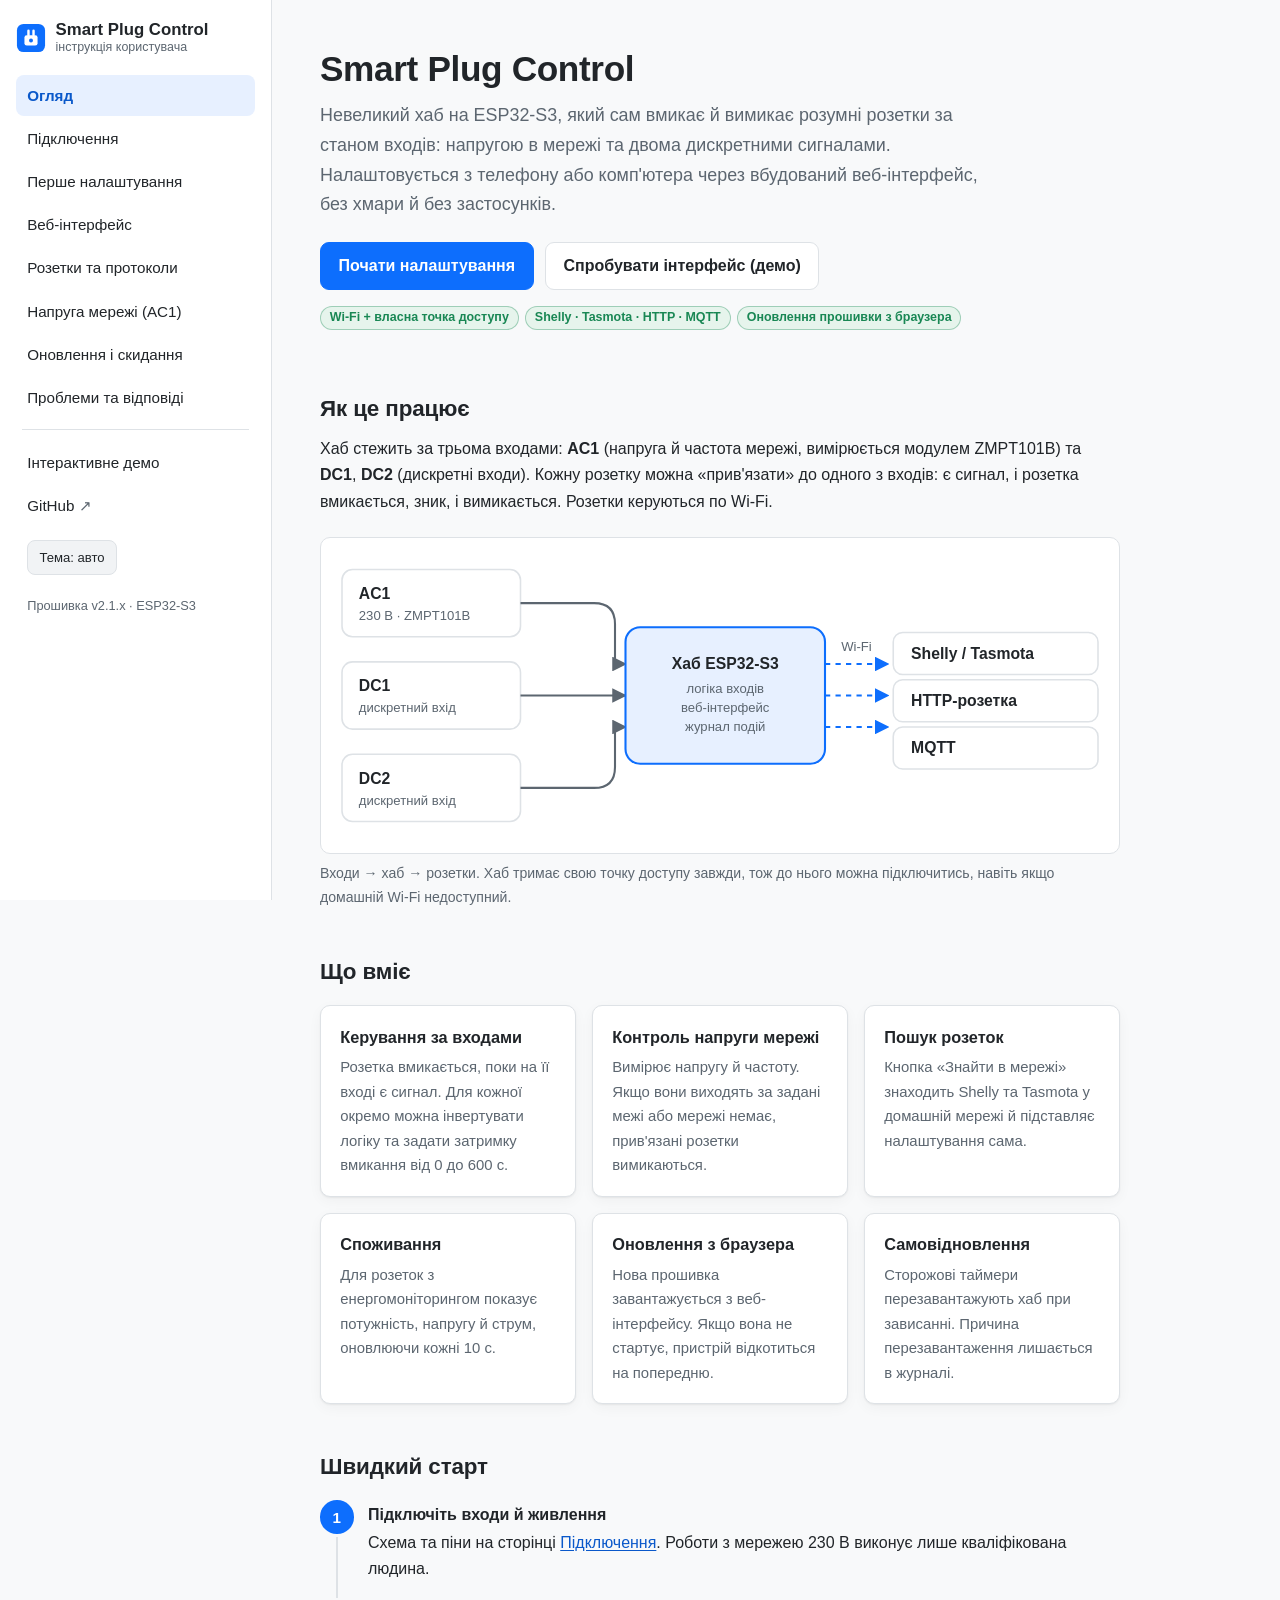
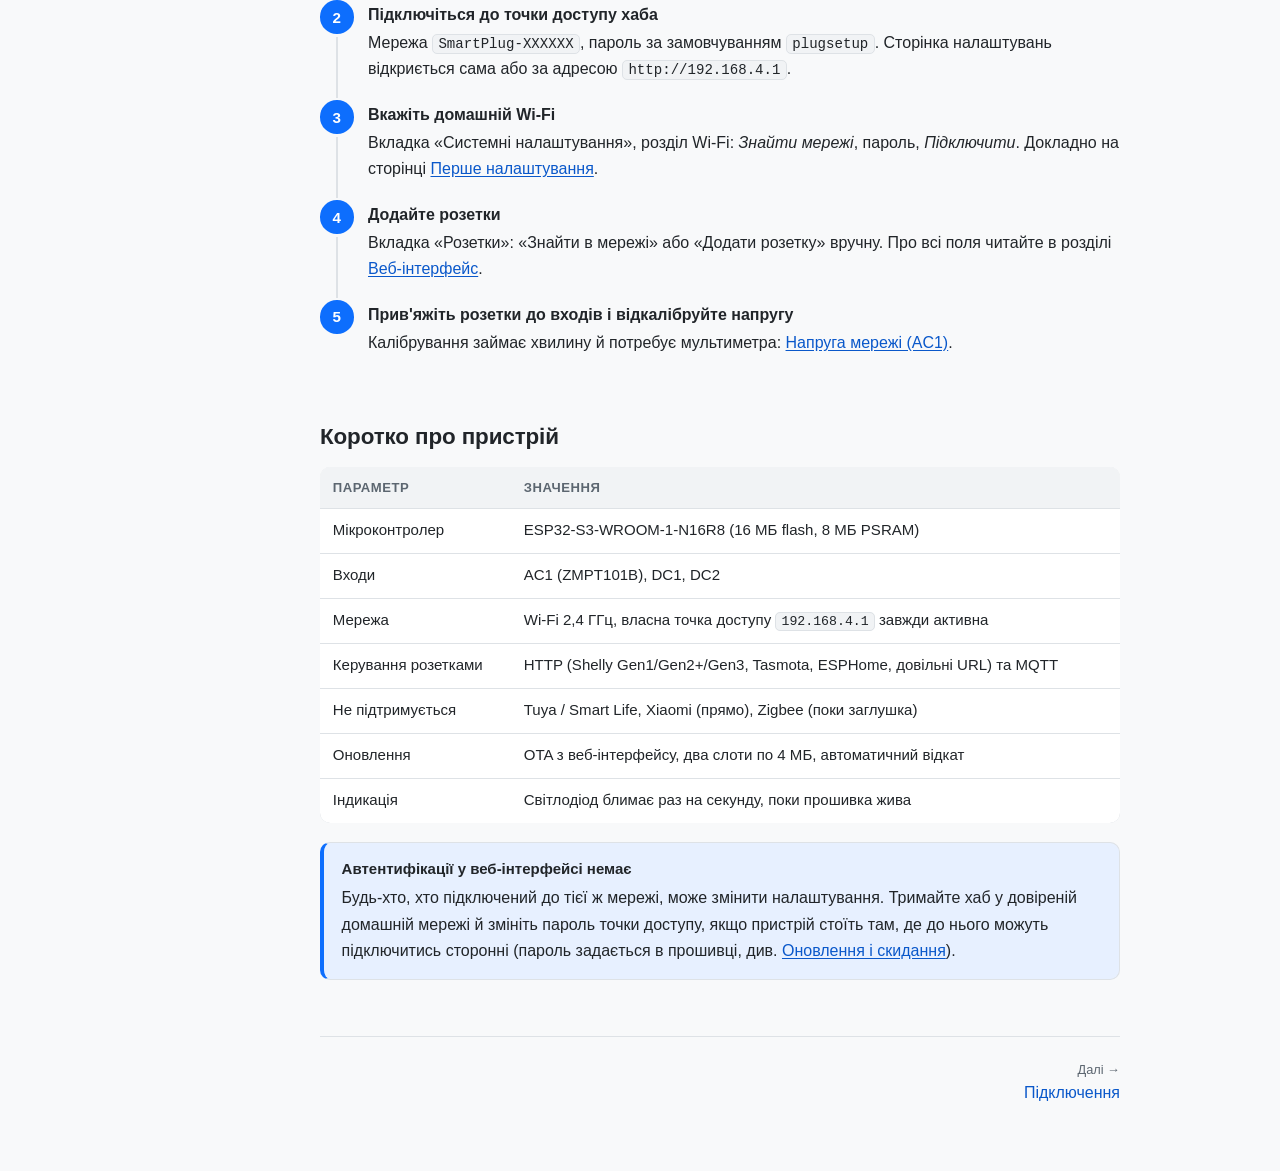
==== docs/index.html @ 5c3d8200 "v2.0.3" ====
<!doctype html>
<html lang="uk">
<head>
<meta charset="utf-8">
<meta name="viewport" content="width=device-width, initial-scale=1">
<title>Smart Plug Control — інструкція</title>
<meta name="description" content="Smart Plug Control: хаб на ESP32-S3, що вмикає й вимикає розумні розетки за напругою мережі та сигналами входів. Підключення, налаштування, оновлення.">
<link rel="icon" type="image/svg+xml" href="assets/favicon.svg">
<link rel="stylesheet" href="assets/site.css">
</head>
<body>
<a class="skip" href="#main">До змісту</a>
<div class="shell">
<aside class="side" id="side"><noscript><a href="index.html">Огляд</a></noscript></aside>
<main id="main">

<section class="hero">
  <h1>Smart Plug Control</h1>
  <p class="lead">Невеликий хаб на ESP32-S3, який сам вмикає й вимикає розумні розетки за станом входів: напругою в мережі та двома дискретними сигналами. Налаштовується з телефону або комп'ютера через вбудований веб-інтерфейс, без хмари й без застосунків.</p>
  <div class="actions">
    <a class="btn primary" href="setup.html">Почати налаштування</a>
    <a class="btn" href="demo/index.html">Спробувати інтерфейс (демо)</a>
  </div>
  <div class="badges">
    <span class="pill on">Wi-Fi + власна точка доступу</span>
    <span class="pill on">Shelly · Tasmota · HTTP · MQTT</span>
    <span class="pill on">Оновлення прошивки з браузера</span>
  </div>
</section>

<h2 id="how">Як це працює</h2>
<p>Хаб стежить за трьома входами: <strong>AC1</strong> (напруга й частота мережі, вимірюється модулем ZMPT101B) та <strong>DC1</strong>, <strong>DC2</strong> (дискретні входи). Кожну розетку можна «прив'язати» до одного з входів: є сигнал, і розетка вмикається, зник, і вимикається. Розетки керуються по Wi-Fi.</p>

<figure>
<svg viewBox="0 0 760 300" role="img" aria-label="Схема: входи AC1, DC1, DC2 підключені до хаба ESP32-S3, який по Wi-Fi керує розетками" xmlns="http://www.w3.org/2000/svg" font-family="-apple-system, Segoe UI, Roboto, sans-serif">
  <style>
    .b { fill: var(--surface); stroke: var(--border); stroke-width: 1.5; }
    .hub { fill: var(--accent-soft); stroke: var(--accent); stroke-width: 2; }
    .t { fill: var(--text); font-size: 15px; font-weight: 600; }
    .s { fill: var(--muted); font-size: 12.5px; }
    .a { stroke: var(--muted); stroke-width: 2; fill: none; marker-end: url(#ah); }
    .w { stroke: var(--accent); stroke-width: 2; fill: none; stroke-dasharray: 5 5; marker-end: url(#ah2); }
  </style>
  <defs>
    <marker id="ah" viewBox="0 0 10 10" refX="9" refY="5" markerWidth="7" markerHeight="7" orient="auto"><path d="M0 0L10 5L0 10z" fill="var(--muted)"/></marker>
    <marker id="ah2" viewBox="0 0 10 10" refX="9" refY="5" markerWidth="7" markerHeight="7" orient="auto"><path d="M0 0L10 5L0 10z" fill="var(--accent)"/></marker>
  </defs>

  <rect class="b" x="20" y="30" width="170" height="64" rx="10"/>
  <text class="t" x="36" y="58">AC1</text>
  <text class="s" x="36" y="78">230 В · ZMPT101B</text>

  <rect class="b" x="20" y="118" width="170" height="64" rx="10"/>
  <text class="t" x="36" y="146">DC1</text>
  <text class="s" x="36" y="166">дискретний вхід</text>

  <rect class="b" x="20" y="206" width="170" height="64" rx="10"/>
  <text class="t" x="36" y="234">DC2</text>
  <text class="s" x="36" y="254">дискретний вхід</text>

  <path class="a" d="M190 62 H260 Q280 62 280 82 V120 H290"/>
  <path class="a" d="M190 150 H290"/>
  <path class="a" d="M190 238 H260 Q280 238 280 218 V180 H290"/>

  <rect class="hub" x="290" y="85" width="190" height="130" rx="14"/>
  <text class="t" x="385" y="125" text-anchor="middle">Хаб ESP32-S3</text>
  <text class="s" x="385" y="148" text-anchor="middle">логіка входів</text>
  <text class="s" x="385" y="166" text-anchor="middle">веб-інтерфейс</text>
  <text class="s" x="385" y="184" text-anchor="middle">журнал подій</text>

  <path class="w" d="M480 120 H540"/>
  <path class="w" d="M480 150 H540"/>
  <path class="w" d="M480 180 H540"/>
  <text class="s" x="510" y="108" text-anchor="middle">Wi-Fi</text>

  <rect class="b" x="545" y="90" width="195" height="40" rx="9"/>
  <text class="t" x="562" y="115">Shelly / Tasmota</text>
  <rect class="b" x="545" y="135" width="195" height="40" rx="9"/>
  <text class="t" x="562" y="160">HTTP-розетка</text>
  <rect class="b" x="545" y="180" width="195" height="40" rx="9"/>
  <text class="t" x="562" y="205">MQTT</text>
</svg>
<figcaption>Входи → хаб → розетки. Хаб тримає свою точку доступу завжди, тож до нього можна підключитись, навіть якщо домашній Wi-Fi недоступний.</figcaption>
</figure>

<h2 id="features">Що вміє</h2>
<div class="grid">
  <div class="card"><h3>Керування за входами</h3><p>Розетка вмикається, поки на її вході є сигнал. Для кожної окремо можна інвертувати логіку та задати затримку вмикання від 0 до 600 с.</p></div>
  <div class="card"><h3>Контроль напруги мережі</h3><p>Вимірює напругу й частоту. Якщо вони виходять за задані межі або мережі немає, прив'язані розетки вимикаються.</p></div>
  <div class="card"><h3>Пошук розеток</h3><p>Кнопка «Знайти в мережі» знаходить Shelly та Tasmota у домашній мережі й підставляє налаштування сама.</p></div>
  <div class="card"><h3>Споживання</h3><p>Для розеток з енергомоніторингом показує потужність, напругу й струм, оновлюючи кожні 10 с.</p></div>
  <div class="card"><h3>Оновлення з браузера</h3><p>Нова прошивка завантажується з веб-інтерфейсу. Якщо вона не стартує, пристрій відкотиться на попередню.</p></div>
  <div class="card"><h3>Самовідновлення</h3><p>Сторожові таймери перезавантажують хаб при зависанні. Причина перезавантаження лишається в журналі.</p></div>
</div>

<h2 id="quick">Швидкий старт</h2>
<ol class="steps">
  <li><strong>Підключіть входи й живлення</strong>
    Схема та піни на сторінці <a href="hardware.html">Підключення</a>. Роботи з мережею 230 В виконує лише кваліфікована людина.</li>
  <li><strong>Підключіться до точки доступу хаба</strong>
    Мережа <code>SmartPlug-XXXXXX</code>, пароль за замовчуванням <code>plugsetup</code>. Сторінка налаштувань відкриється сама або за адресою <code>http://192.168.4.1</code>.</li>
  <li><strong>Вкажіть домашній Wi-Fi</strong>
    Вкладка «Системні налаштування», розділ Wi-Fi: <em>Знайти мережі</em>, пароль, <em>Підключити</em>. Докладно на сторінці <a href="setup.html">Перше налаштування</a>.</li>
  <li><strong>Додайте розетки</strong>
    Вкладка «Розетки»: «Знайти в мережі» або «Додати розетку» вручну. Про всі поля читайте в розділі <a href="interface.html">Веб-інтерфейс</a>.</li>
  <li><strong>Прив'яжіть розетки до входів і відкалібруйте напругу</strong>
    Калібрування займає хвилину й потребує мультиметра: <a href="ac.html">Напруга мережі (AC1)</a>.</li>
</ol>

<h2 id="specs">Коротко про пристрій</h2>
<div class="tscroll"><table>
  <tr><th>Параметр</th><th>Значення</th></tr>
  <tr><td>Мікроконтролер</td><td>ESP32-S3-WROOM-1-N16R8 (16 МБ flash, 8 МБ PSRAM)</td></tr>
  <tr><td>Входи</td><td>AC1 (ZMPT101B), DC1, DC2</td></tr>
  <tr><td>Мережа</td><td>Wi-Fi 2,4 ГГц, власна точка доступу <code>192.168.4.1</code> завжди активна</td></tr>
  <tr><td>Керування розетками</td><td>HTTP (Shelly Gen1/Gen2+/Gen3, Tasmota, ESPHome, довільні URL) та MQTT</td></tr>
  <tr><td>Не підтримується</td><td>Tuya / Smart Life, Xiaomi (прямо), Zigbee (поки заглушка)</td></tr>
  <tr><td>Оновлення</td><td>OTA з веб-інтерфейсу, два слоти по 4 МБ, автоматичний відкат</td></tr>
  <tr><td>Індикація</td><td>Світлодіод блимає раз на секунду, поки прошивка жива</td></tr>
</table></div>

<div class="callout note">
  <span class="t">Автентифікації у веб-інтерфейсі немає</span>
  Будь-хто, хто підключений до тієї ж мережі, може змінити налаштування. Тримайте хаб у довіреній домашній мережі й змініть пароль точки доступу, якщо пристрій стоїть там, де до нього можуть підключитись сторонні (пароль задається в прошивці, див. <a href="maintenance.html">Оновлення і скидання</a>).
</div>

</main>
</div>
<script src="assets/site.js"></script>
</body>
</html>
---- docs/assets/site.css ----
/* Smart Plug Control — документація. Без залежностей, без збірки. */

:root {
  --bg: #f8f9fa;
  --surface: #ffffff;
  --surface-2: #f1f3f5;
  --text: #212529;
  --muted: #5c6670;
  --border: #dee2e6;
  --accent: #0d6efd;
  --accent-ink: #0a58ca;
  --accent-soft: #e7f0ff;
  --good: #198754;
  --good-soft: #e6f4ec;
  --warn: #8a5a00;
  --warn-soft: #fff4d6;
  --warn-edge: #f0b429;
  --bad: #b02a37;
  --bad-soft: #fde8ea;
  --code-bg: #14181d;
  --code-ink: #e6edf3;
  --radius: 10px;
  --shadow: 0 1px 2px rgba(0, 0, 0, .06), 0 4px 14px rgba(0, 0, 0, .04);
  --mono: ui-monospace, "SFMono-Regular", Menlo, Consolas, "Liberation Mono", monospace;
  --sans: -apple-system, BlinkMacSystemFont, "Segoe UI", Roboto, "Helvetica Neue", Arial, sans-serif;
  color-scheme: light;
}

@media (prefers-color-scheme: dark) {
  :root:not([data-theme="light"]) {
    --bg: #0f1317;
    --surface: #171c22;
    --surface-2: #1e252c;
    --text: #e6e9ec;
    --muted: #9aa5b1;
    --border: #2b343d;
    --accent: #5b9dff;
    --accent-ink: #8ab9ff;
    --accent-soft: #15233a;
    --good: #4cc38a;
    --good-soft: #14291f;
    --warn: #f3c969;
    --warn-soft: #2b2310;
    --warn-edge: #b98a1f;
    --bad: #ff8a94;
    --bad-soft: #301518;
    --code-bg: #0a0d10;
    --shadow: 0 1px 2px rgba(0, 0, 0, .4);
    color-scheme: dark;
  }
}
:root[data-theme="dark"] {
  --bg: #0f1317;
  --surface: #171c22;
  --surface-2: #1e252c;
  --text: #e6e9ec;
  --muted: #9aa5b1;
  --border: #2b343d;
  --accent: #5b9dff;
  --accent-ink: #8ab9ff;
  --accent-soft: #15233a;
  --good: #4cc38a;
  --good-soft: #14291f;
  --warn: #f3c969;
  --warn-soft: #2b2310;
  --warn-edge: #b98a1f;
  --bad: #ff8a94;
  --bad-soft: #301518;
  --code-bg: #0a0d10;
  --shadow: 0 1px 2px rgba(0, 0, 0, .4);
  color-scheme: dark;
}

*, *::before, *::after { box-sizing: border-box; }
html { scroll-behavior: smooth; -webkit-text-size-adjust: 100%; }
body {
  margin: 0;
  background: var(--bg);
  color: var(--text);
  font: 16px/1.65 var(--sans);
}
a { color: var(--accent-ink); text-underline-offset: 2px; }
a:hover { text-decoration-thickness: 2px; }
img, svg { max-width: 100%; height: auto; }

/* ---------- layout ---------- */
.shell {
  display: grid;
  grid-template-columns: 17rem minmax(0, 1fr);
  min-height: 100vh;
}
.side {
  position: sticky; top: 0; align-self: start;
  height: 100vh; overflow-y: auto;
  padding: 1.25rem 1rem 2rem;
  border-right: 1px solid var(--border);
  background: var(--surface);
}
.brand {
  display: flex; align-items: center; gap: .6rem;
  text-decoration: none; color: var(--text);
  font-weight: 650; font-size: 1.05rem; line-height: 1.2;
  margin-bottom: 1.25rem;
}
.brand img { width: 30px; height: 30px; flex: none; }
.brand small { display: block; font-weight: 400; color: var(--muted); font-size: .78rem; }
.side nav { display: grid; gap: 2px; }
.side nav a {
  display: block; padding: .5rem .7rem; border-radius: 8px;
  text-decoration: none; color: var(--text); font-size: .95rem;
}
.side nav a:hover { background: var(--surface-2); }
.side nav a[aria-current="page"] { background: var(--accent-soft); color: var(--accent-ink); font-weight: 600; }
.side nav .sep { height: 1px; background: var(--border); margin: .6rem .4rem; }
.side nav a.ext::after { content: " ↗"; color: var(--muted); }
.side-foot { margin-top: 1.25rem; font-size: .8rem; color: var(--muted); padding: 0 .7rem; }
.theme-btn {
  margin: .9rem .7rem 0; padding: .35rem .7rem; font: inherit; font-size: .82rem;
  background: var(--surface-2); color: var(--text); border: 1px solid var(--border);
  border-radius: 8px; cursor: pointer;
}

main { padding: 2.5rem clamp(1rem, 4vw, 3rem) 4rem; max-width: 56rem; width: 100%; }
main > :first-child { margin-top: 0; }

/* ---------- type ---------- */
h1 { font-size: clamp(1.7rem, 3.4vw, 2.2rem); line-height: 1.2; margin: 0 0 .6rem; letter-spacing: -.01em; }
h2 { font-size: 1.4rem; line-height: 1.3; margin: 2.6rem 0 .8rem; padding-top: .4rem; letter-spacing: -.005em; }
h3 { font-size: 1.08rem; margin: 1.8rem 0 .5rem; }
p { margin: .7rem 0; }
.lead { font-size: 1.12rem; color: var(--muted); max-width: 42rem; }
ul, ol { padding-left: 1.4rem; }
li { margin: .3rem 0; }
code, kbd {
  font-family: var(--mono); font-size: .88em;
  background: var(--surface-2); border: 1px solid var(--border);
  padding: .08em .38em; border-radius: 5px;
}
kbd { border-bottom-width: 2px; }
pre {
  position: relative; background: var(--code-bg); color: var(--code-ink);
  padding: 1rem 1.1rem; border-radius: var(--radius); overflow-x: auto;
  font: .86rem/1.55 var(--mono); margin: 1rem 0;
}
pre code { background: none; border: 0; padding: 0; color: inherit; font-size: inherit; }
.copy {
  position: absolute; top: .5rem; right: .5rem; font: .72rem var(--sans);
  padding: .2rem .55rem; border-radius: 6px; border: 1px solid #3a444e;
  background: #232b33; color: #c9d1d9; cursor: pointer; opacity: 0; transition: opacity .15s;
}
pre:hover .copy, .copy:focus { opacity: 1; }
hr { border: 0; border-top: 1px solid var(--border); margin: 2.5rem 0; }

/* ---------- components ---------- */
.callout {
  margin: 1.2rem 0; padding: .9rem 1.1rem; border-radius: var(--radius);
  border: 1px solid var(--border); border-left-width: 4px; background: var(--surface);
}
.callout > :first-child { margin-top: 0; }
.callout > :last-child { margin-bottom: 0; }
.callout .t { display: block; font-weight: 650; margin-bottom: .2rem; }
.callout.note { border-left-color: var(--accent); background: var(--accent-soft); }
.callout.warn { border-left-color: var(--warn-edge); background: var(--warn-soft); }
.callout.warn .t { color: var(--warn); }
.callout.danger { border-left-color: var(--bad); background: var(--bad-soft); }
.callout.danger .t { color: var(--bad); }
.callout.ok { border-left-color: var(--good); background: var(--good-soft); }

.grid { display: grid; gap: 1rem; grid-template-columns: repeat(auto-fit, minmax(15rem, 1fr)); margin: 1.2rem 0; }
.card {
  display: block; padding: 1.1rem 1.2rem; border-radius: var(--radius);
  background: var(--surface); border: 1px solid var(--border); box-shadow: var(--shadow);
  color: inherit; text-decoration: none;
}
a.card:hover { border-color: var(--accent); transform: translateY(-1px); }
a.card { transition: border-color .15s, transform .15s; }
.card h3 { margin: 0 0 .3rem; font-size: 1.02rem; }
.card p { margin: 0; color: var(--muted); font-size: .93rem; }
.card .n { font: 600 .78rem var(--mono); color: var(--accent-ink); letter-spacing: .04em; }

.steps { list-style: none; counter-reset: s; padding: 0; margin: 1.2rem 0; }
.steps > li {
  counter-increment: s; position: relative;
  padding: .1rem 0 1.1rem 3rem; margin: 0;
  border-left: 0;
}
.steps > li::before {
  content: counter(s); position: absolute; left: 0; top: 0;
  width: 2.1rem; height: 2.1rem; border-radius: 50%;
  display: grid; place-items: center; font-weight: 650; font-size: .95rem;
  background: var(--accent); color: #fff;
}
.steps > li:not(:last-child)::after {
  content: ""; position: absolute; left: 1.02rem; top: 2.3rem; bottom: .15rem;
  width: 2px; background: var(--border);
}
.steps > li > strong:first-child { display: block; margin-bottom: .1rem; }

table { width: 100%; border-collapse: collapse; margin: 1rem 0; font-size: .94rem; background: var(--surface); border-radius: var(--radius); overflow: hidden; box-shadow: 0 0 0 1px var(--border); }
th, td { text-align: left; padding: .6rem .8rem; vertical-align: top; border-bottom: 1px solid var(--border); }
th { background: var(--surface-2); font-weight: 600; font-size: .82rem; text-transform: uppercase; letter-spacing: .04em; color: var(--muted); }
tr:last-child td { border-bottom: 0; }
.tscroll { overflow-x: auto; margin: 1rem 0; border-radius: var(--radius); }
.tscroll table { margin: 0; min-width: 34rem; }

.pill { display: inline-block; padding: .05rem .55rem; border-radius: 999px; font-size: .78rem; font-weight: 600; border: 1px solid transparent; vertical-align: 1px; }
.pill.on { background: var(--good-soft); color: var(--good); border-color: color-mix(in srgb, var(--good) 35%, transparent); }
.pill.off { background: var(--surface-2); color: var(--muted); border-color: var(--border); }
.pill.warn { background: var(--warn-soft); color: var(--warn); border-color: var(--warn-edge); }
.pill.no { background: var(--bad-soft); color: var(--bad); border-color: color-mix(in srgb, var(--bad) 35%, transparent); }

.hero { padding: .5rem 0 1rem; }
.hero .actions { display: flex; flex-wrap: wrap; gap: .7rem; margin-top: 1.4rem; }
.btn {
  display: inline-block; padding: .6rem 1.1rem; border-radius: 9px; font-weight: 600;
  text-decoration: none; border: 1px solid var(--border); background: var(--surface); color: var(--text);
}
.btn.primary { background: var(--accent); border-color: var(--accent); color: #fff; }
.btn:hover { filter: brightness(1.06); }
.badges { display: flex; flex-wrap: wrap; gap: .4rem; margin: 1rem 0 0; }

figure { margin: 1.4rem 0; }
figure svg { width: 100%; display: block; background: var(--surface); border: 1px solid var(--border); border-radius: var(--radius); }
figcaption { color: var(--muted); font-size: .88rem; margin-top: .5rem; }

.shot {
  border: 1px solid var(--border); border-radius: var(--radius); background: var(--surface);
  padding: 1rem; margin: 1.2rem 0; box-shadow: var(--shadow);
}
.shot .label { font-size: .78rem; text-transform: uppercase; letter-spacing: .05em; color: var(--muted); margin-bottom: .5rem; }

details {
  border: 1px solid var(--border); border-radius: var(--radius); background: var(--surface);
  padding: .1rem 1.1rem; margin: .7rem 0;
}
details[open] { padding-bottom: .6rem; }
summary { cursor: pointer; font-weight: 600; padding: .7rem 0; }

.pager { display: flex; justify-content: space-between; gap: 1rem; margin-top: 3.5rem; padding-top: 1.4rem; border-top: 1px solid var(--border); }
.pager a { max-width: 48%; text-decoration: none; }
.pager small { display: block; color: var(--muted); font-size: .8rem; }
.pager .next { margin-left: auto; text-align: right; }

.skip { position: absolute; left: -999px; }
.skip:focus { left: 1rem; top: 1rem; background: var(--surface); padding: .5rem 1rem; z-index: 10; }

/* ---------- mobile ---------- */
@media (max-width: 880px) {
  .shell { grid-template-columns: minmax(0, 1fr); }
  .side { position: static; height: auto; border-right: 0; border-bottom: 1px solid var(--border); padding: .8rem 1rem; }
  .brand { margin-bottom: .6rem; }
  .side nav { display: flex; gap: .3rem; overflow-x: auto; padding-bottom: .3rem; scrollbar-width: thin; }
  .side nav a { white-space: nowrap; flex: none; }
  .side nav .sep { display: none; }
  .side-foot { display: none; }
  .theme-btn { margin: .4rem 0 0; }
  main { padding-top: 1.6rem; }
  .pager { flex-direction: column; }
  .pager a { max-width: none; }
  .pager .next { text-align: left; margin-left: 0; }
}

@media print {
  .side, .pager, .copy, .theme-btn { display: none; }
  .shell { display: block; }
  body { background: #fff; color: #000; }
}
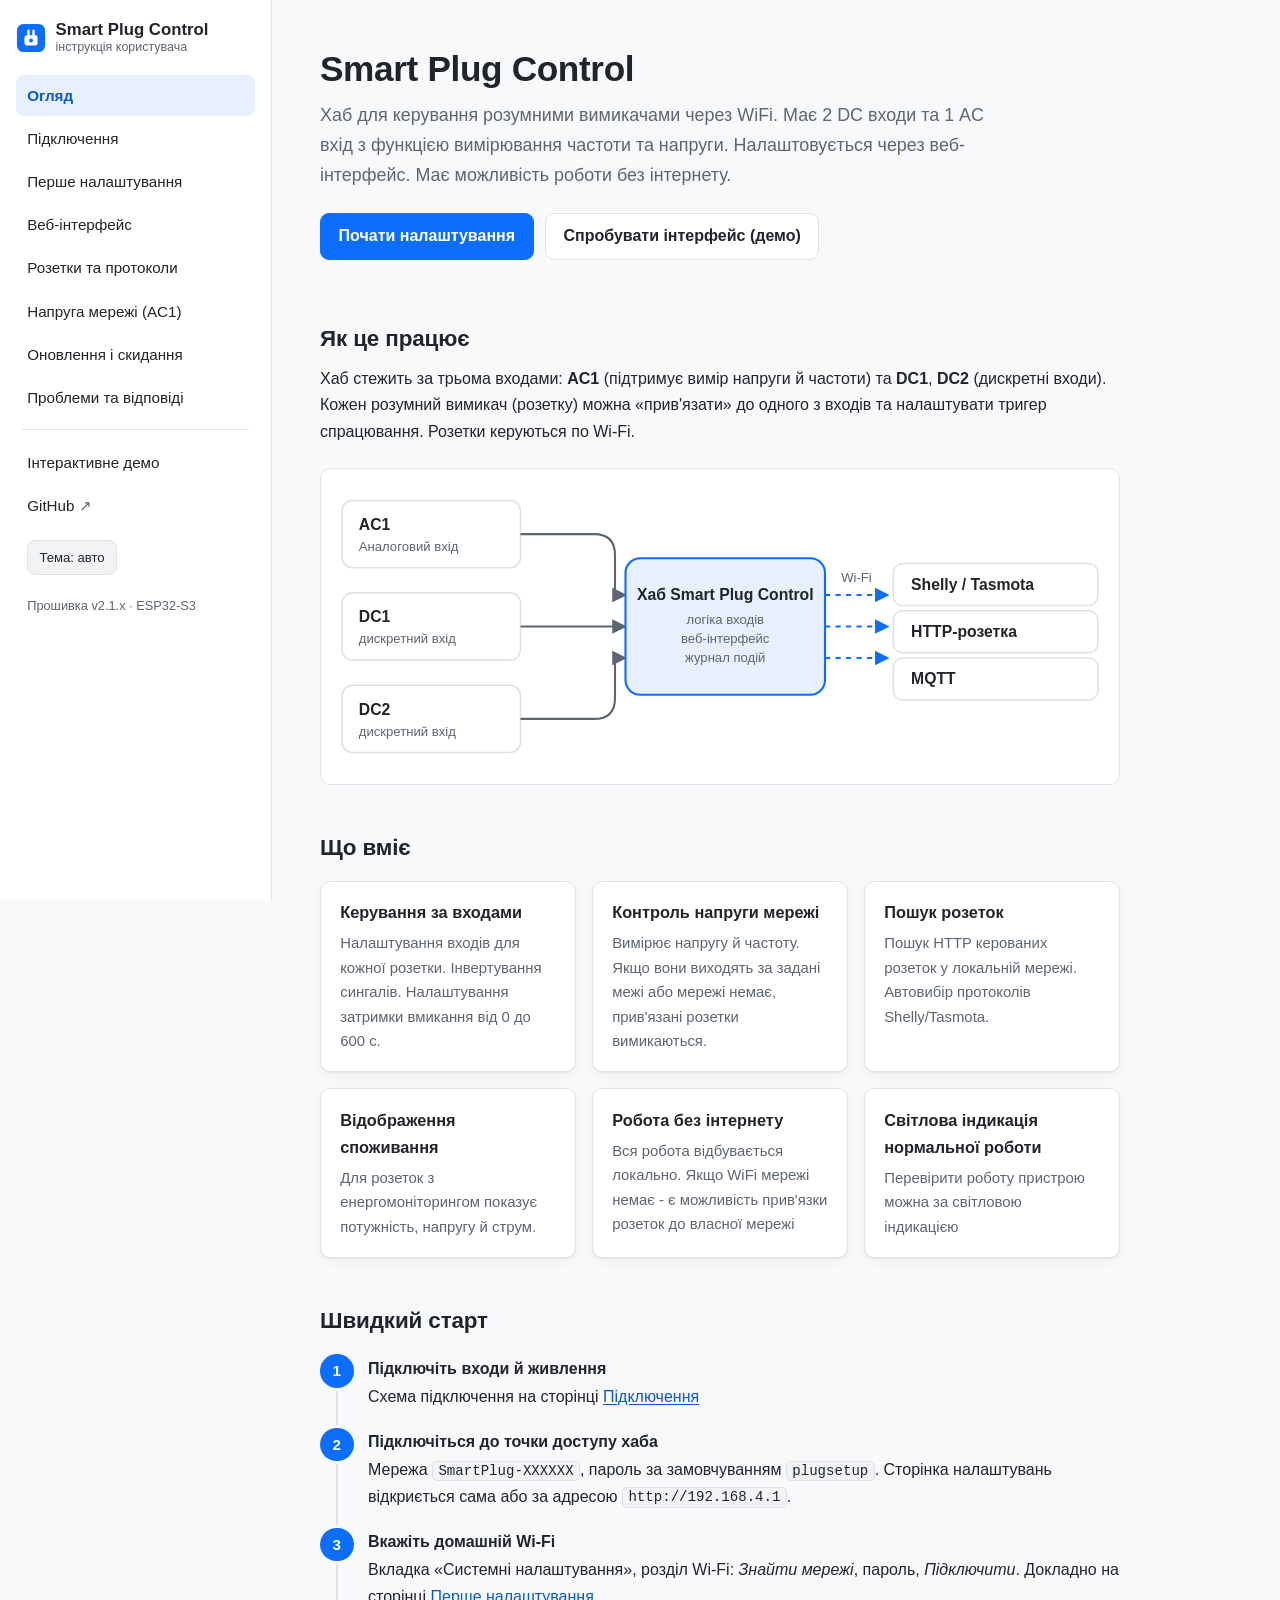
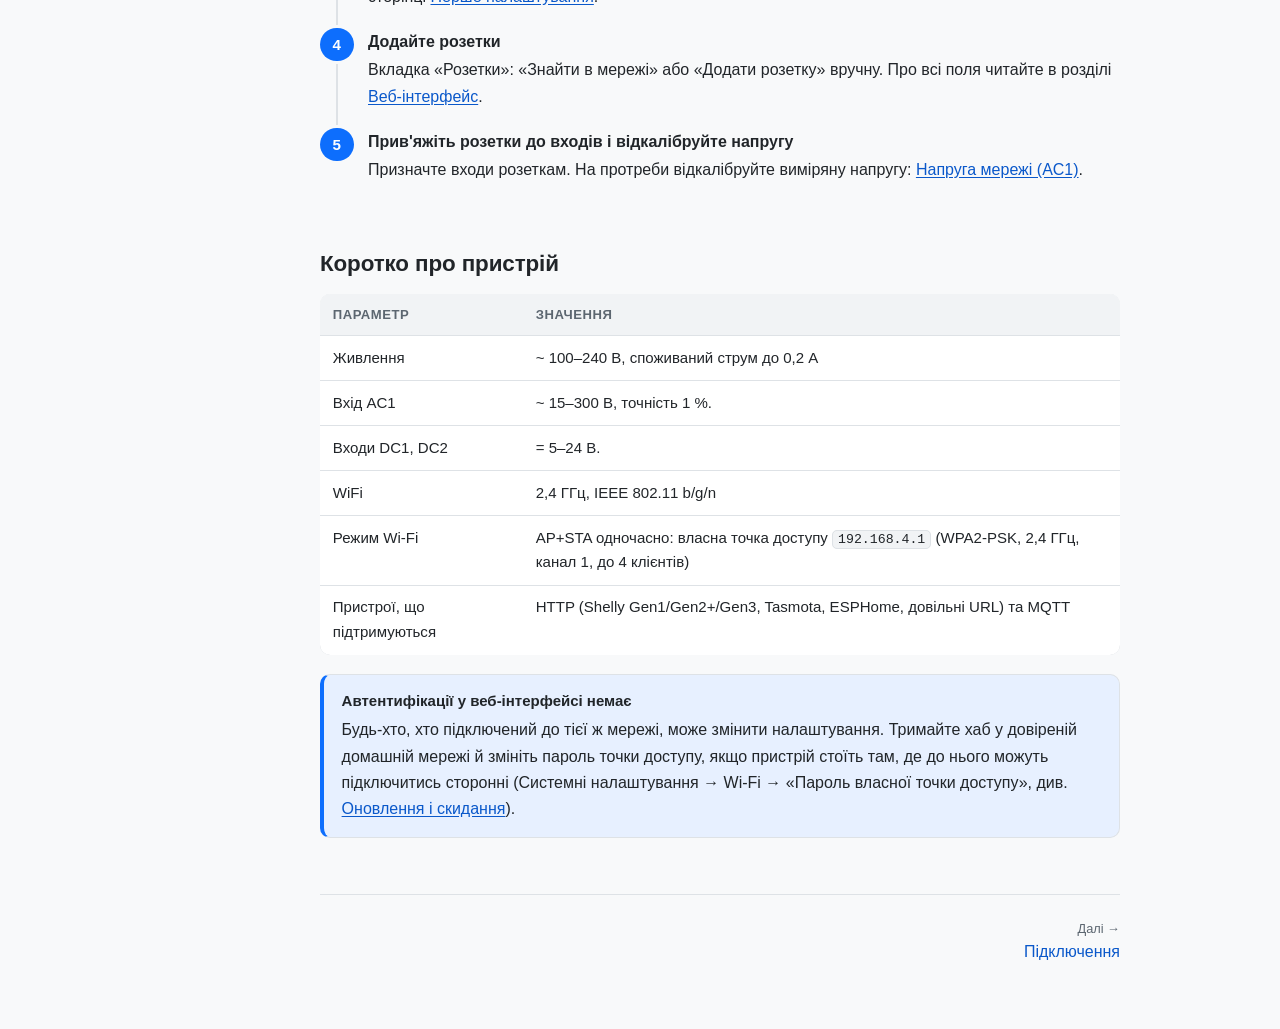
==== commit e5132d14: "fix docs" ====
--- a/docs/index.html
+++ b/docs/index.html
@@ -1,130 +1,218 @@
 <!doctype html>
 <html lang="uk">
 <head>
-<meta charset="utf-8">
-<meta name="viewport" content="width=device-width, initial-scale=1">
-<title>Smart Plug Control — інструкція</title>
-<meta name="description" content="Smart Plug Control: хаб на ESP32-S3, що вмикає й вимикає розумні розетки за напругою мережі та сигналами входів. Підключення, налаштування, оновлення.">
-<link rel="icon" type="image/svg+xml" href="assets/favicon.svg">
-<link rel="stylesheet" href="assets/site.css">
+    <meta charset="utf-8">
+    <meta name="viewport" content="width=device-width, initial-scale=1">
+    <title>Smart Plug Control — Інструкція</title>
+    <meta name="description"
+          content="Smart Plug Control: Хаб для керування розумними вимикачами через WiFi. Підключення, налаштування, оновлення.">
+    <link rel="icon" type="image/svg+xml" href="assets/favicon.svg">
+    <link rel="stylesheet" href="assets/site.css">
 </head>
 <body>
 <a class="skip" href="#main">До змісту</a>
 <div class="shell">
-<aside class="side" id="side"><noscript><a href="index.html">Огляд</a></noscript></aside>
-<main id="main">
-
-<section class="hero">
-  <h1>Smart Plug Control</h1>
-  <p class="lead">Невеликий хаб на ESP32-S3, який сам вмикає й вимикає розумні розетки за станом входів: напругою в мережі та двома дискретними сигналами. Налаштовується з телефону або комп'ютера через вбудований веб-інтерфейс, без хмари й без застосунків.</p>
-  <div class="actions">
-    <a class="btn primary" href="setup.html">Почати налаштування</a>
-    <a class="btn" href="demo/index.html">Спробувати інтерфейс (демо)</a>
-  </div>
-  <div class="badges">
-    <span class="pill on">Wi-Fi + власна точка доступу</span>
-    <span class="pill on">Shelly · Tasmota · HTTP · MQTT</span>
-    <span class="pill on">Оновлення прошивки з браузера</span>
-  </div>
-</section>
-
-<h2 id="how">Як це працює</h2>
-<p>Хаб стежить за трьома входами: <strong>AC1</strong> (напруга й частота мережі, вимірюється модулем ZMPT101B) та <strong>DC1</strong>, <strong>DC2</strong> (дискретні входи). Кожну розетку можна «прив'язати» до одного з входів: є сигнал, і розетка вмикається, зник, і вимикається. Розетки керуються по Wi-Fi.</p>
-
-<figure>
-<svg viewBox="0 0 760 300" role="img" aria-label="Схема: входи AC1, DC1, DC2 підключені до хаба ESP32-S3, який по Wi-Fi керує розетками" xmlns="http://www.w3.org/2000/svg" font-family="-apple-system, Segoe UI, Roboto, sans-serif">
-  <style>
-    .b { fill: var(--surface); stroke: var(--border); stroke-width: 1.5; }
-    .hub { fill: var(--accent-soft); stroke: var(--accent); stroke-width: 2; }
-    .t { fill: var(--text); font-size: 15px; font-weight: 600; }
-    .s { fill: var(--muted); font-size: 12.5px; }
-    .a { stroke: var(--muted); stroke-width: 2; fill: none; marker-end: url(#ah); }
-    .w { stroke: var(--accent); stroke-width: 2; fill: none; stroke-dasharray: 5 5; marker-end: url(#ah2); }
-  </style>
-  <defs>
-    <marker id="ah" viewBox="0 0 10 10" refX="9" refY="5" markerWidth="7" markerHeight="7" orient="auto"><path d="M0 0L10 5L0 10z" fill="var(--muted)"/></marker>
-    <marker id="ah2" viewBox="0 0 10 10" refX="9" refY="5" markerWidth="7" markerHeight="7" orient="auto"><path d="M0 0L10 5L0 10z" fill="var(--accent)"/></marker>
-  </defs>
-
-  <rect class="b" x="20" y="30" width="170" height="64" rx="10"/>
-  <text class="t" x="36" y="58">AC1</text>
-  <text class="s" x="36" y="78">230 В · ZMPT101B</text>
-
-  <rect class="b" x="20" y="118" width="170" height="64" rx="10"/>
-  <text class="t" x="36" y="146">DC1</text>
-  <text class="s" x="36" y="166">дискретний вхід</text>
-
-  <rect class="b" x="20" y="206" width="170" height="64" rx="10"/>
-  <text class="t" x="36" y="234">DC2</text>
-  <text class="s" x="36" y="254">дискретний вхід</text>
-
-  <path class="a" d="M190 62 H260 Q280 62 280 82 V120 H290"/>
-  <path class="a" d="M190 150 H290"/>
-  <path class="a" d="M190 238 H260 Q280 238 280 218 V180 H290"/>
-
-  <rect class="hub" x="290" y="85" width="190" height="130" rx="14"/>
-  <text class="t" x="385" y="125" text-anchor="middle">Хаб ESP32-S3</text>
-  <text class="s" x="385" y="148" text-anchor="middle">логіка входів</text>
-  <text class="s" x="385" y="166" text-anchor="middle">веб-інтерфейс</text>
-  <text class="s" x="385" y="184" text-anchor="middle">журнал подій</text>
-
-  <path class="w" d="M480 120 H540"/>
-  <path class="w" d="M480 150 H540"/>
-  <path class="w" d="M480 180 H540"/>
-  <text class="s" x="510" y="108" text-anchor="middle">Wi-Fi</text>
-
-  <rect class="b" x="545" y="90" width="195" height="40" rx="9"/>
-  <text class="t" x="562" y="115">Shelly / Tasmota</text>
-  <rect class="b" x="545" y="135" width="195" height="40" rx="9"/>
-  <text class="t" x="562" y="160">HTTP-розетка</text>
-  <rect class="b" x="545" y="180" width="195" height="40" rx="9"/>
-  <text class="t" x="562" y="205">MQTT</text>
-</svg>
-<figcaption>Входи → хаб → розетки. Хаб тримає свою точку доступу завжди, тож до нього можна підключитись, навіть якщо домашній Wi-Fi недоступний.</figcaption>
-</figure>
-
-<h2 id="features">Що вміє</h2>
-<div class="grid">
-  <div class="card"><h3>Керування за входами</h3><p>Розетка вмикається, поки на її вході є сигнал. Для кожної окремо можна інвертувати логіку та задати затримку вмикання від 0 до 600 с.</p></div>
-  <div class="card"><h3>Контроль напруги мережі</h3><p>Вимірює напругу й частоту. Якщо вони виходять за задані межі або мережі немає, прив'язані розетки вимикаються.</p></div>
-  <div class="card"><h3>Пошук розеток</h3><p>Кнопка «Знайти в мережі» знаходить Shelly та Tasmota у домашній мережі й підставляє налаштування сама.</p></div>
-  <div class="card"><h3>Споживання</h3><p>Для розеток з енергомоніторингом показує потужність, напругу й струм, оновлюючи кожні 10 с.</p></div>
-  <div class="card"><h3>Оновлення з браузера</h3><p>Нова прошивка завантажується з веб-інтерфейсу. Якщо вона не стартує, пристрій відкотиться на попередню.</p></div>
-  <div class="card"><h3>Самовідновлення</h3><p>Сторожові таймери перезавантажують хаб при зависанні. Причина перезавантаження лишається в журналі.</p></div>
-</div>
-
-<h2 id="quick">Швидкий старт</h2>
-<ol class="steps">
-  <li><strong>Підключіть входи й живлення</strong>
-    Схема та піни на сторінці <a href="hardware.html">Підключення</a>. Роботи з мережею 230 В виконує лише кваліфікована людина.</li>
-  <li><strong>Підключіться до точки доступу хаба</strong>
-    Мережа <code>SmartPlug-XXXXXX</code>, пароль за замовчуванням <code>plugsetup</code>. Сторінка налаштувань відкриється сама або за адресою <code>http://192.168.4.1</code>.</li>
-  <li><strong>Вкажіть домашній Wi-Fi</strong>
-    Вкладка «Системні налаштування», розділ Wi-Fi: <em>Знайти мережі</em>, пароль, <em>Підключити</em>. Докладно на сторінці <a href="setup.html">Перше налаштування</a>.</li>
-  <li><strong>Додайте розетки</strong>
-    Вкладка «Розетки»: «Знайти в мережі» або «Додати розетку» вручну. Про всі поля читайте в розділі <a href="interface.html">Веб-інтерфейс</a>.</li>
-  <li><strong>Прив'яжіть розетки до входів і відкалібруйте напругу</strong>
-    Калібрування займає хвилину й потребує мультиметра: <a href="ac.html">Напруга мережі (AC1)</a>.</li>
-</ol>
-
-<h2 id="specs">Коротко про пристрій</h2>
-<div class="tscroll"><table>
-  <tr><th>Параметр</th><th>Значення</th></tr>
-  <tr><td>Мікроконтролер</td><td>ESP32-S3-WROOM-1-N16R8 (16 МБ flash, 8 МБ PSRAM)</td></tr>
-  <tr><td>Входи</td><td>AC1 (ZMPT101B), DC1, DC2</td></tr>
-  <tr><td>Мережа</td><td>Wi-Fi 2,4 ГГц, власна точка доступу <code>192.168.4.1</code> завжди активна</td></tr>
-  <tr><td>Керування розетками</td><td>HTTP (Shelly Gen1/Gen2+/Gen3, Tasmota, ESPHome, довільні URL) та MQTT</td></tr>
-  <tr><td>Не підтримується</td><td>Tuya / Smart Life, Xiaomi (прямо), Zigbee (поки заглушка)</td></tr>
-  <tr><td>Оновлення</td><td>OTA з веб-інтерфейсу, два слоти по 4 МБ, автоматичний відкат</td></tr>
-  <tr><td>Індикація</td><td>Світлодіод блимає раз на секунду, поки прошивка жива</td></tr>
-</table></div>
-
-<div class="callout note">
-  <span class="t">Автентифікації у веб-інтерфейсі немає</span>
-  Будь-хто, хто підключений до тієї ж мережі, може змінити налаштування. Тримайте хаб у довіреній домашній мережі й змініть пароль точки доступу, якщо пристрій стоїть там, де до нього можуть підключитись сторонні (пароль задається в прошивці, див. <a href="maintenance.html">Оновлення і скидання</a>).
-</div>
-
-</main>
+    <aside class="side" id="side">
+        <noscript><a href="index.html">Огляд</a></noscript>
+    </aside>
+    <main id="main">
+
+        <section class="hero">
+            <h1>Smart Plug Control</h1>
+            <p class="lead">Хаб для керування розумними вимикачами через WiFi. Має 2 DC входи та 1 AC вхід з функцією
+                вимірювання частоти та напруги.
+                Налаштовується через веб-інтерфейс. Має можливість роботи без інтернету.</p>
+            <div class="actions">
+                <a class="btn primary" href="setup.html">Почати налаштування</a>
+                <a class="btn" href="demo/index.html">Спробувати інтерфейс (демо)</a>
+            </div>
+        </section>
+
+        <h2 id="how">Як це працює</h2>
+        <p>Хаб стежить за трьома входами: <strong>AC1</strong> (підтримує вимір напруги й частоти) та
+            <strong>DC1</strong>, <strong>DC2</strong> (дискретні входи). Кожен розумний вимикач (розетку) можна «прив'язати» до одного з
+            входів та налаштувати тригер спрацювання. Розетки керуються по Wi-Fi.</p>
+
+        <figure>
+            <svg viewBox="0 0 760 300" role="img"
+                 aria-label="Схема: входи AC1, DC1, DC2 підключені до хаба, який по Wi-Fi керує розетками"
+                 xmlns="http://www.w3.org/2000/svg" font-family="-apple-system, Segoe UI, Roboto, sans-serif">
+                <style>
+                    .b {
+                        fill: var(--surface);
+                        stroke: var(--border);
+                        stroke-width: 1.5;
+                    }
+
+                    .hub {
+                        fill: var(--accent-soft);
+                        stroke: var(--accent);
+                        stroke-width: 2;
+                    }
+
+                    .t {
+                        fill: var(--text);
+                        font-size: 15px;
+                        font-weight: 600;
+                    }
+
+                    .s {
+                        fill: var(--muted);
+                        font-size: 12.5px;
+                    }
+
+                    .a {
+                        stroke: var(--muted);
+                        stroke-width: 2;
+                        fill: none;
+                        marker-end: url(#ah);
+                    }
+
+                    .w {
+                        stroke: var(--accent);
+                        stroke-width: 2;
+                        fill: none;
+                        stroke-dasharray: 5 5;
+                        marker-end: url(#ah2);
+                    }
+                </style>
+                <defs>
+                    <marker id="ah" viewBox="0 0 10 10" refX="9" refY="5" markerWidth="7" markerHeight="7"
+                            orient="auto">
+                        <path d="M0 0L10 5L0 10z" fill="var(--muted)"/>
+                    </marker>
+                    <marker id="ah2" viewBox="0 0 10 10" refX="9" refY="5" markerWidth="7" markerHeight="7"
+                            orient="auto">
+                        <path d="M0 0L10 5L0 10z" fill="var(--accent)"/>
+                    </marker>
+                </defs>
+
+                <rect class="b" x="20" y="30" width="170" height="64" rx="10"/>
+                <text class="t" x="36" y="58">AC1</text>
+                <text class="s" x="36" y="78">Аналоговий вхід</text>
+
+                <rect class="b" x="20" y="118" width="170" height="64" rx="10"/>
+                <text class="t" x="36" y="146">DC1</text>
+                <text class="s" x="36" y="166">дискретний вхід</text>
+
+                <rect class="b" x="20" y="206" width="170" height="64" rx="10"/>
+                <text class="t" x="36" y="234">DC2</text>
+                <text class="s" x="36" y="254">дискретний вхід</text>
+
+                <path class="a" d="M190 62 H260 Q280 62 280 82 V120 H290"/>
+                <path class="a" d="M190 150 H290"/>
+                <path class="a" d="M190 238 H260 Q280 238 280 218 V180 H290"/>
+
+                <rect class="hub" x="290" y="85" width="190" height="130" rx="14"/>
+                <text class="t" x="385" y="125" text-anchor="middle">Хаб Smart Plug Control</text>
+                <text class="s" x="385" y="148" text-anchor="middle">логіка входів</text>
+                <text class="s" x="385" y="166" text-anchor="middle">веб-інтерфейс</text>
+                <text class="s" x="385" y="184" text-anchor="middle">журнал подій</text>
+
+                <path class="w" d="M480 120 H540"/>
+                <path class="w" d="M480 150 H540"/>
+                <path class="w" d="M480 180 H540"/>
+                <text class="s" x="510" y="108" text-anchor="middle">Wi-Fi</text>
+
+                <rect class="b" x="545" y="90" width="195" height="40" rx="9"/>
+                <text class="t" x="562" y="115">Shelly / Tasmota</text>
+                <rect class="b" x="545" y="135" width="195" height="40" rx="9"/>
+                <text class="t" x="562" y="160">HTTP-розетка</text>
+                <rect class="b" x="545" y="180" width="195" height="40" rx="9"/>
+                <text class="t" x="562" y="205">MQTT</text>
+            </svg>
+        </figure>
+
+        <h2 id="features">Що вміє</h2>
+        <div class="grid">
+            <div class="card"><h3>Керування за входами</h3>
+                <p>Налаштування входів для кожної розетки. Інвертування сингалів. Налаштування затримки вмикання від 0 до 600 с.</p>
+            </div>
+            <div class="card"><h3>Контроль напруги мережі</h3>
+                <p>Вимірює напругу й частоту. Якщо вони виходять за задані межі або мережі немає, прив'язані розетки
+                    вимикаються.</p></div>
+            <div class="card"><h3>Пошук розеток</h3>
+                <p>Пошук HTTP керованих розеток у локальній мережі. Автовибір протоколів Shelly/Tasmota.</p></div>
+            <div class="card"><h3>Відображення споживання</h3>
+                <p>Для розеток з енергомоніторингом показує потужність, напругу й струм.</p></div>
+            <div class="card"><h3>Робота без інтернету</h3>
+                <p>Вся робота відбувається локально. Якщо WiFi мережі немає - є можливість прив'язки розеток до власної мережі</p></div>
+            <div class="card"><h3>Світлова індикація нормальної роботи</h3>
+                <p>Перевірити роботу пристрою можна за світловою індикацією</p>
+            </div>
+        </div>
+
+        <h2 id="quick">Швидкий старт</h2>
+        <ol class="steps">
+            <li><strong>Підключіть входи й живлення</strong>
+                Схема підключення на сторінці <a href="hardware.html">Підключення</a>
+            </li>
+            <li><strong>Підключіться до точки доступу хаба</strong>
+                Мережа <code>SmartPlug-XXXXXX</code>, пароль за замовчуванням <code>plugsetup</code>. Сторінка
+                налаштувань відкриється сама або за адресою <code>http://192.168.4.1</code>.
+            </li>
+            <li><strong>Вкажіть домашній Wi-Fi</strong>
+                Вкладка «Системні налаштування», розділ Wi-Fi: <em>Знайти мережі</em>, пароль, <em>Підключити</em>.
+                Докладно на сторінці <a href="setup.html">Перше налаштування</a>.
+            </li>
+            <li><strong>Додайте розетки</strong>
+                Вкладка «Розетки»: «Знайти в мережі» або «Додати розетку» вручну. Про всі поля читайте в розділі <a
+                        href="interface.html">Веб-інтерфейс</a>.
+            </li>
+            <li><strong>Прив'яжіть розетки до входів і відкалібруйте напругу</strong>
+                Призначте входи розеткам. На протреби відкалібруйте виміряну напругу: <a href="ac.html">Напруга мережі (AC1)</a>.
+            </li>
+        </ol>
+
+        <h2 id="specs">Коротко про пристрій</h2>
+        <div class="tscroll">
+            <table>
+                <tr>
+                    <th>Параметр</th>
+                    <th>Значення</th>
+                </tr>
+              <tr>
+                <td>Живлення</td>
+                <td>~ 100–240 В, споживаний струм до 0,2 А</td>
+              </tr>
+              <tr>
+                <td>Вхід AC1</td>
+                <td>
+                  ~ 15–300 В, точність 1 %.
+                </td>
+              </tr>
+              <tr>
+                <td>Входи DC1, DC2</td>
+                <td>
+                  = 5–24 В.
+                </td>
+              </tr>
+              <tr>
+                <td>WiFi</td>
+                <td>2,4 ГГц, IEEE 802.11 b/g/n</td>
+              </tr>
+              <tr>
+                <td>Режим Wi-Fi</td>
+                <td>AP+STA одночасно: власна точка доступу <code>192.168.4.1</code> (WPA2-PSK, 2,4 ГГц, канал 1, до
+                  4 клієнтів)
+                </td>
+              </tr>
+              <tr>
+                <td>Пристрої, що підтримуються</td>
+                <td>HTTP (Shelly Gen1/Gen2+/Gen3, Tasmota, ESPHome, довільні URL) та MQTT</td>
+              </tr>
+            </table>
+        </div>
+
+        <div class="callout note">
+            <span class="t">Автентифікації у веб-інтерфейсі немає</span>
+            Будь-хто, хто підключений до тієї ж мережі, може змінити налаштування. Тримайте хаб у довіреній домашній
+            мережі й змініть пароль точки доступу, якщо пристрій стоїть там, де до нього можуть підключитись сторонні
+            (Системні налаштування → Wi-Fi → «Пароль власної точки доступу», див. <a href="maintenance.html">Оновлення і
+            скидання</a>).
+        </div>
+
+    </main>
 </div>
 <script src="assets/site.js"></script>
 </body>
--- a/docs/assets/site.css
+++ b/docs/assets/site.css
@@ -220,6 +220,20 @@
 .badges { display: flex; flex-wrap: wrap; gap: .4rem; margin: 1rem 0 0; }
 
 figure { margin: 1.4rem 0; }
+/* схема підключення (hardware.html) */
+.dg-board { fill: none; stroke: var(--border); stroke-width: 1.5; stroke-dasharray: 6 4; }
+.dg-box { fill: var(--surface-2); stroke: var(--border); stroke-width: 1.5; }
+.dg-hv { stroke: var(--bad); }
+.dg-mcu { fill: var(--accent-soft); stroke: var(--accent); stroke-width: 1.5; }
+.dg-led { fill: var(--good-soft); stroke: var(--good); stroke-width: 1.5; }
+.dg-wire { stroke: var(--muted); stroke-width: 1.8; fill: none; marker-end: url(#dg-arrow); }
+.dg-wire.hv { stroke: var(--bad); }
+.dg-wire.dash { stroke-dasharray: 5 4; }
+.dg-txt { fill: var(--text); font: 13px var(--sans); }
+.dg-sub { fill: var(--muted); font: 11.5px var(--sans); }
+.dg-b { font-weight: 650; }
+
+figure .tscroll svg { min-width: 640px; }
 figure svg { width: 100%; display: block; background: var(--surface); border: 1px solid var(--border); border-radius: var(--radius); }
 figcaption { color: var(--muted); font-size: .88rem; margin-top: .5rem; }
 
